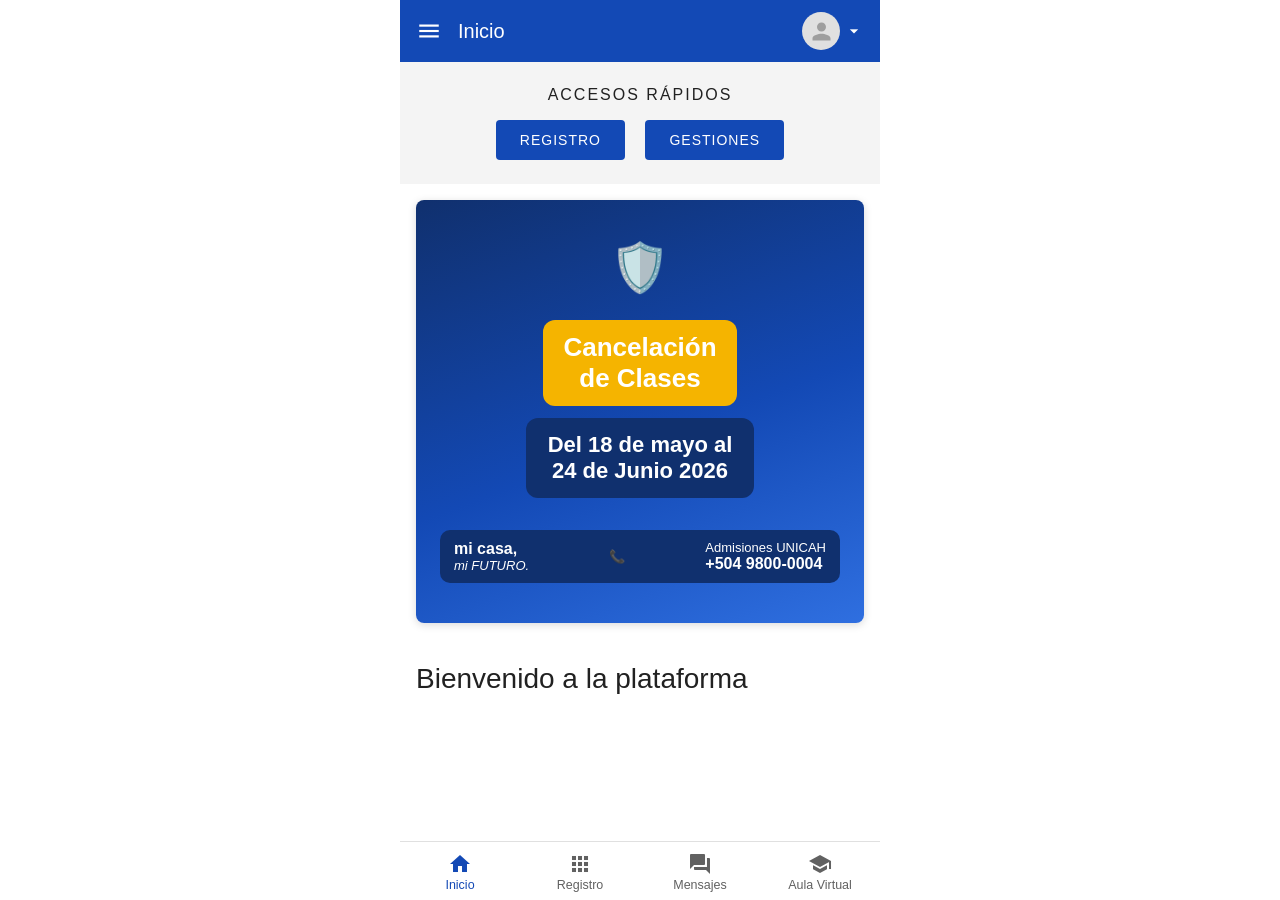
==== index.html @ 492b10b8 "Interfaz móvil UNICAH: inicio, registro y mis clases con notas Co-Authored-By: Claude Fable 5 <norep" ====
<!DOCTYPE html>
<html lang="es">
<head>
  <meta charset="UTF-8">
  <meta name="viewport" content="width=device-width, initial-scale=1.0">
  <title>Inicio | UNICAH</title>
  <link href="https://fonts.googleapis.com/icon?family=Material+Icons" rel="stylesheet">
  <link rel="stylesheet" href="styles.css">
</head>
<body>

  <header class="appbar">
    <span class="material-icons">menu</span>
    <h1>Inicio</h1>
    <div class="avatar">
      <div class="foto"></div>
      <span class="material-icons" style="font-size:20px">arrow_drop_down</span>
    </div>
  </header>

  <section class="accesos">
    <h2>ACCESOS RÁPIDOS</h2>
    <a class="btn" href="registro.html">REGISTRO</a>
    <a class="btn" href="#">GESTIONES</a>
  </section>

  <div class="banner">
    <div class="banner-img">
      <div class="escudo">🛡️</div>
      <div class="amarillo">Cancelación<br>de Clases</div><br>
      <div class="fechas">Del 18 de mayo al<br>24 de Junio 2026</div>
      <div class="contacto">
        <span><strong>mi casa,</strong><br><em>mi FUTURO.</em></span>
        <span>📞</span>
        <span>Admisiones UNICAH<br><strong>+504 9800-0004</strong></span>
      </div>
    </div>
  </div>

  <h2 class="bienvenida">Bienvenido a la plataforma</h2>

  <nav class="navbar">
    <a href="index.html" class="activo">
      <span class="material-icons">home</span>
      Inicio
    </a>
    <a href="registro.html">
      <span class="material-icons">apps</span>
      Registro
    </a>
    <a href="#">
      <span class="material-icons">forum</span>
      Mensajes
    </a>
    <a href="#">
      <span class="material-icons">school</span>
      Aula Virtual
    </a>
  </nav>

</body>
</html>
---- styles.css ----
:root {
  --azul: #1349b5;
  --azul-oscuro: #0d3a94;
  --gris-fondo: #f4f4f4;
  --gris-texto: #757575;
  --texto: #212121;
}

* {
  margin: 0;
  padding: 0;
  box-sizing: border-box;
}

body {
  font-family: Roboto, "Segoe UI", Arial, sans-serif;
  background: #fff;
  color: var(--texto);
  padding-bottom: 72px;
  max-width: 480px;
  margin: 0 auto;
}

/* ---------- Barra superior ---------- */
.appbar {
  position: sticky;
  top: 0;
  z-index: 10;
  display: flex;
  align-items: center;
  gap: 16px;
  background: var(--azul);
  color: #fff;
  padding: 12px 16px;
  min-height: 60px;
}

.appbar .material-icons {
  font-size: 26px;
  cursor: pointer;
}

.appbar h1 {
  font-size: 20px;
  font-weight: 500;
  flex: 1;
}

.avatar {
  display: flex;
  align-items: center;
  gap: 4px;
}

.avatar .foto {
  width: 38px;
  height: 38px;
  border-radius: 50%;
  background: #e0e0e0 url('data:image/svg+xml;utf8,<svg xmlns="http://www.w3.org/2000/svg" viewBox="0 0 24 24" fill="%239e9e9e"><path d="M12 12c2.21 0 4-1.79 4-4s-1.79-4-4-4-4 1.79-4 4 1.79 4 4 4zm0 2c-2.67 0-8 1.34-8 4v2h16v-2c0-2.66-5.33-4-8-4z"/></svg>') center/70% no-repeat;
}

/* ---------- Inicio ---------- */
.accesos {
  text-align: center;
  padding: 24px 16px 8px;
  background: var(--gris-fondo);
}

.accesos h2 {
  font-size: 16px;
  font-weight: 500;
  letter-spacing: 2px;
  margin-bottom: 16px;
}

.btn {
  display: inline-block;
  background: var(--azul);
  color: #fff;
  text-decoration: none;
  font-weight: 500;
  letter-spacing: 1px;
  padding: 12px 24px;
  border-radius: 4px;
  border: none;
  font-size: 14px;
  cursor: pointer;
}

.accesos .btn { margin: 0 8px 16px; }

.banner {
  margin: 16px;
  border-radius: 8px;
  overflow: hidden;
  box-shadow: 0 2px 8px rgba(0,0,0,.15);
}

.banner-img {
  background: linear-gradient(160deg, #10306e, #1349b5 55%, #2f6fe0);
  color: #fff;
  text-align: center;
  padding: 40px 24px;
}

.banner-img .escudo {
  font-size: 48px;
  margin-bottom: 24px;
}

.banner-img .amarillo {
  display: inline-block;
  background: #f5b400;
  color: #fff;
  font-size: 26px;
  font-weight: 700;
  padding: 12px 20px;
  border-radius: 12px;
  margin-bottom: 12px;
}

.banner-img .fechas {
  display: inline-block;
  background: #10306e;
  font-size: 22px;
  font-weight: 600;
  padding: 14px 22px;
  border-radius: 12px;
  margin-bottom: 32px;
}

.banner-img .contacto {
  background: #10306e;
  border-radius: 10px;
  padding: 10px 14px;
  display: flex;
  justify-content: space-between;
  align-items: center;
  font-size: 13px;
  text-align: left;
}

.banner-img .contacto strong { font-size: 16px; }

.bienvenida {
  padding: 24px 16px 40px;
  font-size: 28px;
  font-weight: 400;
}

/* ---------- Menú de registro ---------- */
.menu-lista { list-style: none; }

.menu-lista li {
  border-bottom: 1px solid #e0e0e0;
}

.menu-lista a {
  display: flex;
  align-items: center;
  gap: 20px;
  padding: 20px 16px;
  text-decoration: none;
  color: inherit;
}

.menu-icono {
  flex-shrink: 0;
  width: 48px;
  height: 48px;
  border-radius: 50%;
  background: var(--azul);
  color: #fff;
  display: flex;
  align-items: center;
  justify-content: center;
}

.menu-texto h3 {
  font-size: 18px;
  font-weight: 400;
  margin-bottom: 2px;
}

.menu-texto p {
  font-size: 14px;
  color: var(--gris-texto);
}

.menu-lista li.deshabilitado a { pointer-events: none; }
.menu-lista li.deshabilitado .menu-icono { background: #9db4e0; }
.menu-lista li.deshabilitado .menu-texto h3,
.menu-lista li.deshabilitado .menu-texto p { color: #b5b5b5; }

/* ---------- Mis clases ---------- */
.encabezado-clases {
  text-align: center;
  padding: 32px 16px;
  border-bottom: 1px solid #e0e0e0;
}

.encabezado-clases h2 {
  font-size: 30px;
  font-weight: 500;
  letter-spacing: 1px;
  margin-bottom: 8px;
}

.encabezado-clases p {
  font-size: 16px;
  margin-bottom: 24px;
}

.clase {
  display: flex;
  gap: 16px;
  padding: 28px 16px;
  border-bottom: 1px solid #e0e0e0;
}

.clase-icono {
  flex-shrink: 0;
  width: 56px;
  height: 56px;
  border-radius: 50%;
  background: var(--azul);
  color: #fff;
  display: flex;
  align-items: center;
  justify-content: center;
  align-self: center;
}

.clase-info { flex: 1; }

.clase-info h3 {
  font-size: 19px;
  font-weight: 500;
  margin-bottom: 8px;
}

.clase-info .dato {
  font-size: 15px;
  color: var(--gris-texto);
  margin-bottom: 4px;
  line-height: 1.4;
}

.clase-info .dato strong { color: #555; }

.fila-aula {
  display: flex;
  justify-content: space-between;
  align-items: center;
  gap: 8px;
}

.chip {
  display: inline-flex;
  align-items: center;
  gap: 6px;
  border: 1px solid #ccc;
  border-radius: 20px;
  padding: 6px 14px;
  font-size: 14px;
  white-space: nowrap;
  background: #fff;
}

.chip .material-icons { font-size: 18px; }

.notas { margin-top: 4px; }

.notas-titulo {
  font-size: 15px;
  font-weight: 700;
  color: #555;
  margin-bottom: 6px;
}

.tabla-notas {
  border-collapse: separate;
  border-spacing: 0 6px;
  width: 100%;
  max-width: 340px;
}

.tabla-notas td {
  border: 3px solid var(--azul);
  font-size: 15px;
  padding: 5px 10px;
}

.tabla-notas td:first-child {
  background: var(--azul);
  color: #fff;
  width: 60%;
}

.tabla-notas td:last-child {
  background: #fff;
  font-weight: 700;
  text-align: center;
}

/* ---------- Barra inferior ---------- */
.navbar {
  position: fixed;
  bottom: 0;
  left: 50%;
  transform: translateX(-50%);
  width: 100%;
  max-width: 480px;
  display: flex;
  background: #fff;
  border-top: 1px solid #e0e0e0;
  z-index: 10;
}

.navbar a {
  flex: 1;
  display: flex;
  flex-direction: column;
  align-items: center;
  gap: 2px;
  padding: 10px 0 8px;
  text-decoration: none;
  color: #616161;
  font-size: 12.5px;
}

.navbar a.activo { color: var(--azul); }
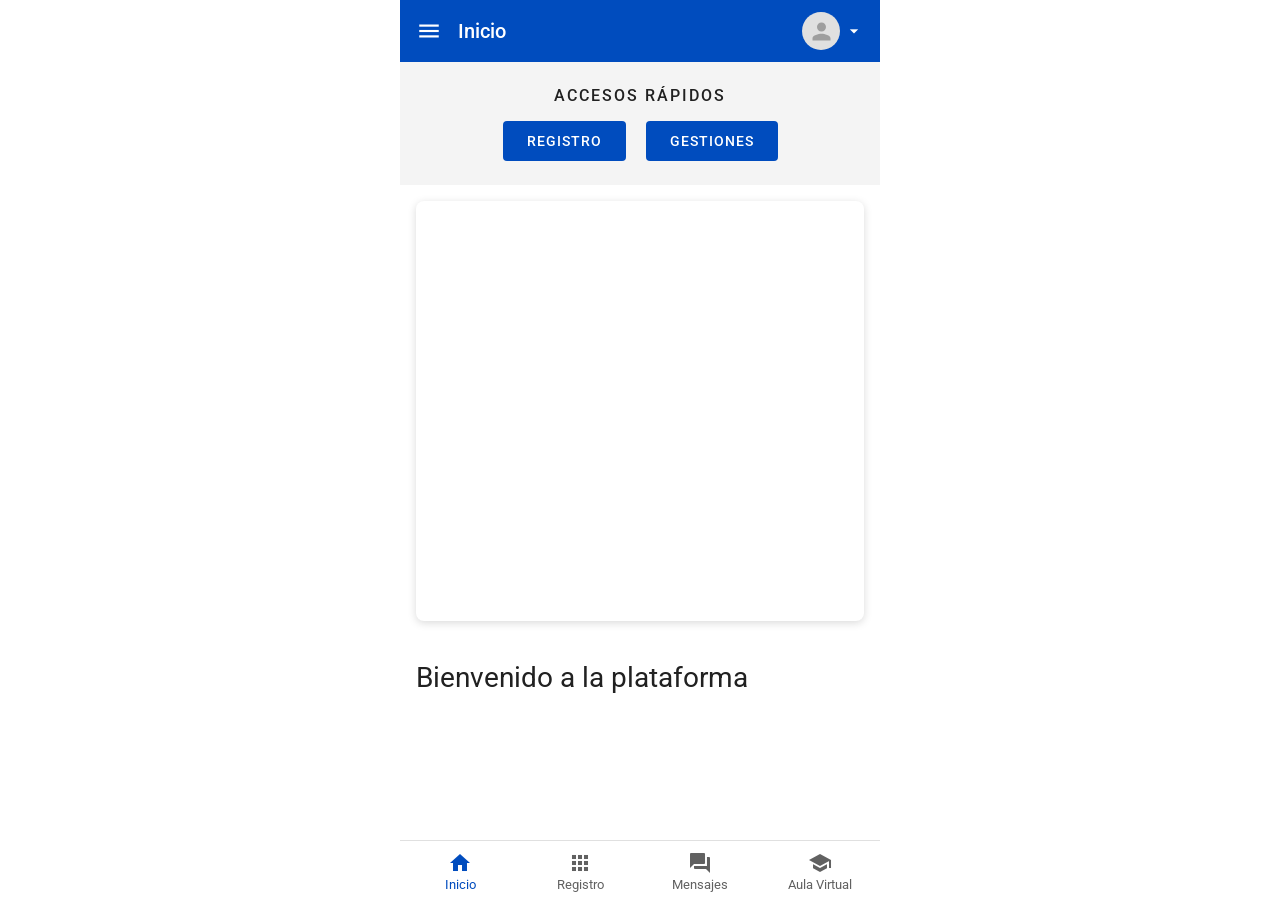
==== commit 785134ac: "Usar tipografía Roboto y azul oficial #004CBE; banner en blanco Co-Authored-By: Claude Fable 5 <nore" ====
--- a/index.html
+++ b/index.html
@@ -4,6 +4,7 @@
   <meta charset="UTF-8">
   <meta name="viewport" content="width=device-width, initial-scale=1.0">
   <title>Inicio | UNICAH</title>
+  <link rel="stylesheet" href="https://fonts.googleapis.com/css?family=Roboto:300,400,500,700&display=swap">
   <link href="https://fonts.googleapis.com/icon?family=Material+Icons" rel="stylesheet">
   <link rel="stylesheet" href="styles.css">
 </head>
@@ -24,18 +25,7 @@
     <a class="btn" href="#">GESTIONES</a>
   </section>
 
-  <div class="banner">
-    <div class="banner-img">
-      <div class="escudo">🛡️</div>
-      <div class="amarillo">Cancelación<br>de Clases</div><br>
-      <div class="fechas">Del 18 de mayo al<br>24 de Junio 2026</div>
-      <div class="contacto">
-        <span><strong>mi casa,</strong><br><em>mi FUTURO.</em></span>
-        <span>📞</span>
-        <span>Admisiones UNICAH<br><strong>+504 9800-0004</strong></span>
-      </div>
-    </div>
-  </div>
+  <div class="banner"></div>
 
   <h2 class="bienvenida">Bienvenido a la plataforma</h2>
 
--- a/styles.css
+++ b/styles.css
@@ -1,6 +1,6 @@
 :root {
-  --azul: #1349b5;
-  --azul-oscuro: #0d3a94;
+  --azul: #004cbe;
+  --azul-oscuro: #003a94;
   --gris-fondo: #f4f4f4;
   --gris-texto: #757575;
   --texto: #212121;
@@ -94,53 +94,9 @@
   border-radius: 8px;
   overflow: hidden;
   box-shadow: 0 2px 8px rgba(0,0,0,.15);
-}
-
-.banner-img {
-  background: linear-gradient(160deg, #10306e, #1349b5 55%, #2f6fe0);
-  color: #fff;
-  text-align: center;
-  padding: 40px 24px;
-}
-
-.banner-img .escudo {
-  font-size: 48px;
-  margin-bottom: 24px;
-}
-
-.banner-img .amarillo {
-  display: inline-block;
-  background: #f5b400;
-  color: #fff;
-  font-size: 26px;
-  font-weight: 700;
-  padding: 12px 20px;
-  border-radius: 12px;
-  margin-bottom: 12px;
-}
-
-.banner-img .fechas {
-  display: inline-block;
-  background: #10306e;
-  font-size: 22px;
-  font-weight: 600;
-  padding: 14px 22px;
-  border-radius: 12px;
-  margin-bottom: 32px;
-}
-
-.banner-img .contacto {
-  background: #10306e;
-  border-radius: 10px;
-  padding: 10px 14px;
-  display: flex;
-  justify-content: space-between;
-  align-items: center;
-  font-size: 13px;
-  text-align: left;
-}
-
-.banner-img .contacto strong { font-size: 16px; }
+  background: #fff;
+  min-height: 420px;
+}
 
 .bienvenida {
   padding: 24px 16px 40px;
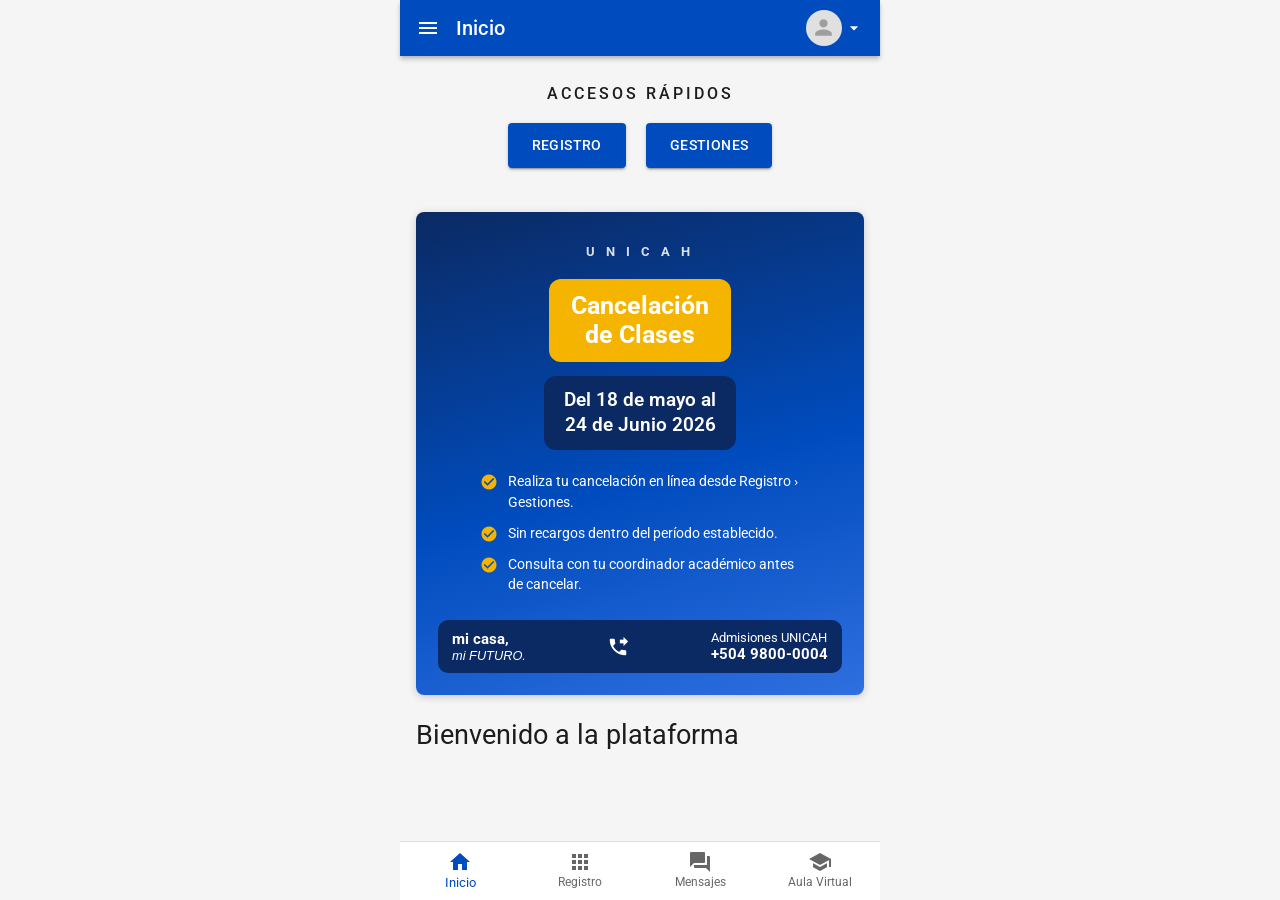
==== commit 08d1e607: "Rediseño fiel al sitio real: tabla de notas original, chips MUI, banner con bullets Co-Authored-By: " ====
--- a/index.html
+++ b/index.html
@@ -8,7 +8,7 @@
   <link href="https://fonts.googleapis.com/icon?family=Material+Icons" rel="stylesheet">
   <link rel="stylesheet" href="styles.css">
 </head>
-<body>
+<body class="home">
 
   <header class="appbar">
     <span class="material-icons">menu</span>
@@ -25,7 +25,21 @@
     <a class="btn" href="#">GESTIONES</a>
   </section>
 
-  <div class="banner"></div>
+  <div class="banner">
+    <div class="marca">U N I C A H</div>
+    <div class="titulo">Cancelación<br>de Clases</div><br>
+    <div class="fechas">Del 18 de mayo al<br>24 de Junio 2026</div>
+    <ul>
+      <li><span class="material-icons">check_circle</span>Realiza tu cancelación en línea desde Registro &rsaquo; Gestiones.</li>
+      <li><span class="material-icons">check_circle</span>Sin recargos dentro del período establecido.</li>
+      <li><span class="material-icons">check_circle</span>Consulta con tu coordinador académico antes de cancelar.</li>
+    </ul>
+    <div class="contacto">
+      <span><strong>mi casa,</strong><br><em>mi FUTURO.</em></span>
+      <span class="material-icons">phone_forwarded</span>
+      <span>Admisiones UNICAH<br><strong>+504 9800-0004</strong></span>
+    </div>
+  </div>
 
   <h2 class="bienvenida">Bienvenido a la plataforma</h2>
 
--- a/styles.css
+++ b/styles.css
@@ -1,9 +1,9 @@
 :root {
   --azul: #004cbe;
   --azul-oscuro: #003a94;
-  --gris-fondo: #f4f4f4;
-  --gris-texto: #757575;
-  --texto: #212121;
+  --gris-fondo: #f5f5f5;
+  --texto: #1c1c1c;
+  --texto-sec: rgba(0, 0, 0, .6);
 }
 
 * {
@@ -11,6 +11,8 @@
   padding: 0;
   box-sizing: border-box;
 }
+
+html { height: 100%; }
 
 body {
   font-family: Roboto, "Segoe UI", Arial, sans-serif;
@@ -19,9 +21,12 @@
   padding-bottom: 72px;
   max-width: 480px;
   margin: 0 auto;
-}
-
-/* ---------- Barra superior ---------- */
+  min-height: 100%;
+}
+
+body.home { background: var(--gris-fondo); }
+
+/* ---------- Barra superior (MuiAppBar) ---------- */
 .appbar {
   position: sticky;
   top: 0;
@@ -31,99 +36,177 @@
   gap: 16px;
   background: var(--azul);
   color: #fff;
-  padding: 12px 16px;
-  min-height: 60px;
+  padding: 0 16px;
+  min-height: 56px;
+  box-shadow: 0 2px 4px -1px rgba(0,0,0,.2), 0 4px 5px 0 rgba(0,0,0,.14);
 }
 
 .appbar .material-icons {
-  font-size: 26px;
+  font-size: 24px;
   cursor: pointer;
 }
 
 .appbar h1 {
-  font-size: 20px;
+  font-size: 1.25rem;
   font-weight: 500;
+  letter-spacing: .0075em;
   flex: 1;
 }
 
 .avatar {
   display: flex;
   align-items: center;
-  gap: 4px;
+  gap: 2px;
 }
 
 .avatar .foto {
-  width: 38px;
-  height: 38px;
+  width: 36px;
+  height: 36px;
   border-radius: 50%;
   background: #e0e0e0 url('data:image/svg+xml;utf8,<svg xmlns="http://www.w3.org/2000/svg" viewBox="0 0 24 24" fill="%239e9e9e"><path d="M12 12c2.21 0 4-1.79 4-4s-1.79-4-4-4-4 1.79-4 4 1.79 4 4 4zm0 2c-2.67 0-8 1.34-8 4v2h16v-2c0-2.66-5.33-4-8-4z"/></svg>') center/70% no-repeat;
 }
+
+/* ---------- Botones (MuiButton contained) ---------- */
+.btn {
+  display: inline-block;
+  background: var(--azul);
+  color: #fff;
+  text-decoration: none;
+  text-transform: uppercase;
+  font-family: inherit;
+  font-weight: 500;
+  font-size: .875rem;
+  letter-spacing: .02857em;
+  line-height: 1.75;
+  padding: 6px 16px;
+  border-radius: 4px;
+  border: none;
+  cursor: pointer;
+  box-shadow: 0 3px 1px -2px rgba(0,0,0,.2), 0 2px 2px 0 rgba(0,0,0,.14), 0 1px 5px 0 rgba(0,0,0,.12);
+}
+
+.btn:active { background: var(--azul-oscuro); }
 
 /* ---------- Inicio ---------- */
 .accesos {
   text-align: center;
-  padding: 24px 16px 8px;
-  background: var(--gris-fondo);
+  padding: 28px 16px 12px;
 }
 
 .accesos h2 {
-  font-size: 16px;
+  font-size: 1rem;
   font-weight: 500;
-  letter-spacing: 2px;
-  margin-bottom: 16px;
-}
-
-.btn {
-  display: inline-block;
-  background: var(--azul);
-  color: #fff;
-  text-decoration: none;
-  font-weight: 500;
-  letter-spacing: 1px;
-  padding: 12px 24px;
-  border-radius: 4px;
-  border: none;
-  font-size: 14px;
-  cursor: pointer;
-}
-
-.accesos .btn { margin: 0 8px 16px; }
+  letter-spacing: 3px;
+  margin-bottom: 20px;
+}
+
+.accesos .btn { margin: 0 8px 16px; padding: 10px 24px; }
 
 .banner {
   margin: 16px;
   border-radius: 8px;
   overflow: hidden;
-  box-shadow: 0 2px 8px rgba(0,0,0,.15);
-  background: #fff;
-  min-height: 420px;
-}
+  box-shadow: 0 2px 8px rgba(0,0,0,.18);
+  background: linear-gradient(165deg, #0b2a63 0%, #004cbe 55%, #2f6fe0 100%);
+  color: #fff;
+  text-align: center;
+  padding: 32px 22px 22px;
+}
+
+.banner .marca {
+  font-size: .8rem;
+  font-weight: 700;
+  letter-spacing: 4px;
+  opacity: .85;
+  margin-bottom: 20px;
+}
+
+.banner .titulo {
+  display: inline-block;
+  background: #f5b400;
+  color: #fff;
+  font-size: 1.55rem;
+  font-weight: 700;
+  line-height: 1.2;
+  padding: 12px 22px;
+  border-radius: 12px;
+  margin-bottom: 14px;
+}
+
+.banner .fechas {
+  display: inline-block;
+  background: #0b2a63;
+  font-size: 1.2rem;
+  font-weight: 600;
+  line-height: 1.3;
+  padding: 12px 20px;
+  border-radius: 12px;
+  margin-bottom: 22px;
+}
+
+.banner ul {
+  list-style: none;
+  text-align: left;
+  margin: 0 auto 24px;
+  max-width: 320px;
+}
+
+.banner ul li {
+  display: flex;
+  gap: 10px;
+  align-items: flex-start;
+  font-size: .9rem;
+  line-height: 1.45;
+  margin-bottom: 10px;
+}
+
+.banner ul li .material-icons {
+  font-size: 18px;
+  color: #f5b400;
+  margin-top: 1px;
+}
+
+.banner .contacto {
+  background: #0b2a63;
+  border-radius: 10px;
+  padding: 10px 14px;
+  display: flex;
+  justify-content: space-between;
+  align-items: center;
+  gap: 8px;
+  font-size: .8rem;
+  text-align: left;
+}
+
+.banner .contacto .material-icons { font-size: 22px; }
+.banner .contacto strong { font-size: .95rem; }
 
 .bienvenida {
-  padding: 24px 16px 40px;
-  font-size: 28px;
+  padding: 8px 16px 40px;
+  font-size: 1.7rem;
   font-weight: 400;
 }
 
-/* ---------- Menú de registro ---------- */
-.menu-lista { list-style: none; }
-
-.menu-lista li {
-  border-bottom: 1px solid #e0e0e0;
-}
+/* ---------- Menú de registro (MuiList) ---------- */
+.menu-lista { list-style: none; background: #fff; }
+
+.menu-lista li { border-bottom: 1px solid #e0e0e0; }
 
 .menu-lista a {
   display: flex;
   align-items: center;
-  gap: 20px;
-  padding: 20px 16px;
+  gap: 16px;
+  padding: 14px 16px;
   text-decoration: none;
   color: inherit;
 }
 
+.menu-lista a:active { background: rgba(0,0,0,.04); }
+
 .menu-icono {
   flex-shrink: 0;
-  width: 48px;
-  height: 48px;
+  width: 40px;
+  height: 40px;
   border-radius: 50%;
   background: var(--azul);
   color: #fff;
@@ -132,15 +215,18 @@
   justify-content: center;
 }
 
+.menu-icono .material-icons { font-size: 22px; }
+
 .menu-texto h3 {
-  font-size: 18px;
+  font-size: 1rem;
   font-weight: 400;
-  margin-bottom: 2px;
+  line-height: 1.5;
 }
 
 .menu-texto p {
-  font-size: 14px;
-  color: var(--gris-texto);
+  font-size: .875rem;
+  line-height: 1.43;
+  color: var(--texto-sec);
 }
 
 .menu-lista li.deshabilitado a { pointer-events: none; }
@@ -151,115 +237,113 @@
 /* ---------- Mis clases ---------- */
 .encabezado-clases {
   text-align: center;
-  padding: 32px 16px;
+  padding: 28px 16px 24px;
+}
+
+.encabezado-clases h2 {
+  font-size: 1.5rem;
+  font-weight: 400;
+  letter-spacing: 0;
+  margin-bottom: 6px;
+}
+
+.encabezado-clases p {
+  font-size: .875rem;
+  color: var(--texto-sec);
+  margin-bottom: 20px;
+}
+
+hr.divisor {
+  border: none;
+  border-top: 1px solid #e0e0e0;
+}
+
+.clase {
+  display: flex;
+  align-items: center;
+  gap: 16px;
+  padding: 16px;
   border-bottom: 1px solid #e0e0e0;
-}
-
-.encabezado-clases h2 {
-  font-size: 30px;
-  font-weight: 500;
-  letter-spacing: 1px;
-  margin-bottom: 8px;
-}
-
-.encabezado-clases p {
-  font-size: 16px;
-  margin-bottom: 24px;
-}
-
-.clase {
-  display: flex;
-  gap: 16px;
-  padding: 28px 16px;
-  border-bottom: 1px solid #e0e0e0;
+  text-align: left;
 }
 
 .clase-icono {
   flex-shrink: 0;
-  width: 56px;
-  height: 56px;
+  width: 40px;
+  height: 40px;
   border-radius: 50%;
   background: var(--azul);
   color: #fff;
   display: flex;
   align-items: center;
   justify-content: center;
-  align-self: center;
-}
-
-.clase-info { flex: 1; }
+}
+
+.clase-icono .material-icons { font-size: 22px; }
+
+.clase-info { flex: 1; min-width: 0; }
 
 .clase-info h3 {
-  font-size: 19px;
-  font-weight: 500;
-  margin-bottom: 8px;
+  font-size: 1rem;
+  font-weight: 400;
+  line-height: 1.5;
+  margin-bottom: 2px;
 }
 
 .clase-info .dato {
-  font-size: 15px;
-  color: var(--gris-texto);
-  margin-bottom: 4px;
+  font-size: .875rem;
+  line-height: 1.5;
+  color: var(--texto-sec);
+}
+
+.clase-info .dato b { font-weight: 700; }
+
+/* Tabla de notas (igual a .tablanotamisclasesele del sitio real) */
+.tablanota {
+  padding: .2rem;
+  width: 12rem;
+  background: var(--azul);
   line-height: 1.4;
-}
-
-.clase-info .dato strong { color: #555; }
-
-.fila-aula {
-  display: flex;
-  justify-content: space-between;
-  align-items: center;
-  gap: 8px;
-}
-
+  margin-bottom: .1rem;
+  font-size: .8rem;
+  user-select: none;
+}
+
+.tablanota label {
+  display: inline-block;
+  color: #fff;
+  width: 7rem;
+}
+
+.tablanota span {
+  display: inline-block;
+  background: #fff;
+  color: #1c1c1c;
+  width: 5rem;
+  text-align: center;
+  font-weight: 700;
+  vertical-align: middle;
+}
+
+/* Chip (MuiChip outlined small) */
 .chip {
+  flex-shrink: 0;
   display: inline-flex;
   align-items: center;
-  gap: 6px;
-  border: 1px solid #ccc;
-  border-radius: 20px;
-  padding: 6px 14px;
-  font-size: 14px;
+  gap: 5px;
+  border: 1px solid rgba(0,0,0,.23);
+  border-radius: 16px;
+  height: 24px;
+  padding: 0 8px;
+  font-size: .8125rem;
   white-space: nowrap;
   background: #fff;
-}
-
-.chip .material-icons { font-size: 18px; }
-
-.notas { margin-top: 4px; }
-
-.notas-titulo {
-  font-size: 15px;
-  font-weight: 700;
-  color: #555;
-  margin-bottom: 6px;
-}
-
-.tabla-notas {
-  border-collapse: separate;
-  border-spacing: 0 6px;
-  width: 100%;
-  max-width: 340px;
-}
-
-.tabla-notas td {
-  border: 3px solid var(--azul);
-  font-size: 15px;
-  padding: 5px 10px;
-}
-
-.tabla-notas td:first-child {
-  background: var(--azul);
-  color: #fff;
-  width: 60%;
-}
-
-.tabla-notas td:last-child {
-  background: #fff;
-  font-weight: 700;
-  text-align: center;
-}
-
-/* ---------- Barra inferior ---------- */
+  color: var(--texto);
+}
+
+.chip .material-icons { font-size: 16px; color: #616161; }
+
+/* ---------- Barra inferior (MuiBottomNavigation) ---------- */
 .navbar {
   position: fixed;
   bottom: 0;
@@ -278,11 +362,16 @@
   display: flex;
   flex-direction: column;
   align-items: center;
-  gap: 2px;
-  padding: 10px 0 8px;
+  gap: 1px;
+  padding: 8px 0 10px;
   text-decoration: none;
-  color: #616161;
-  font-size: 12.5px;
-}
-
-.navbar a.activo { color: var(--azul); }
+  color: rgba(0,0,0,.6);
+  font-size: .75rem;
+}
+
+.navbar a .material-icons { font-size: 24px; }
+
+.navbar a.activo {
+  color: var(--azul);
+  font-size: .8125rem;
+}
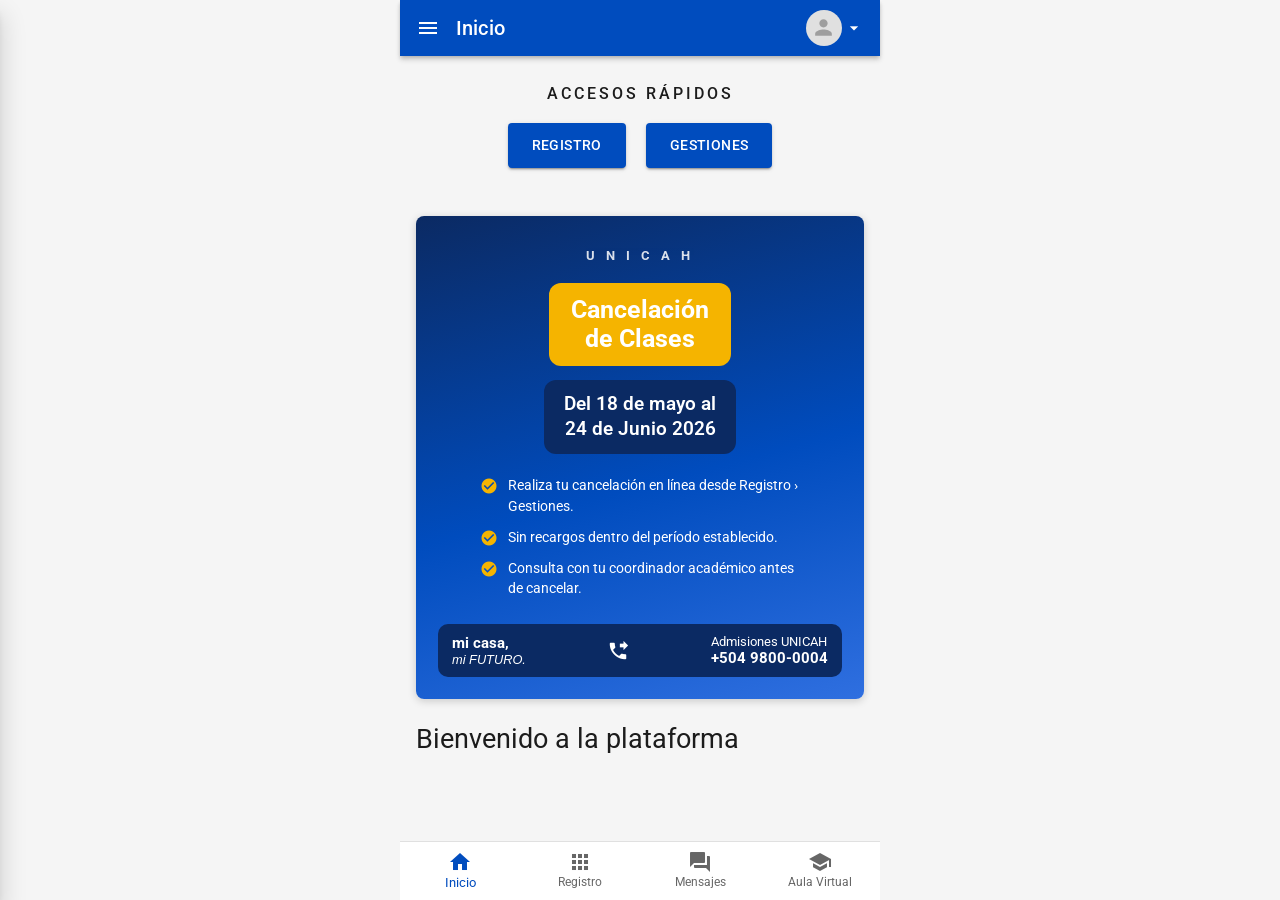
==== commit c3f958b8: "Agregar interacciones: drawer lateral, menú de avatar, ripple y ajuste de tamaños Co-Authored-By: Cl" ====
--- a/index.html
+++ b/index.html
@@ -11,7 +11,7 @@
 <body class="home">
 
   <header class="appbar">
-    <span class="material-icons">menu</span>
+    <span class="material-icons" id="btn-menu">menu</span>
     <h1>Inicio</h1>
     <div class="avatar">
       <div class="foto"></div>
@@ -43,6 +43,25 @@
 
   <h2 class="bienvenida">Bienvenido a la plataforma</h2>
 
+  <div class="overlay"></div>
+  <aside class="drawer">
+    <div class="drawer-logo">UNICAH</div>
+    <nav>
+      <a href="index.html" class="seleccionado"><span class="material-icons">home</span>Inicio</a>
+      <a href="registro.html"><span class="material-icons">app_registration</span>Registro<span class="mini-chip">Matrícula</span></a>
+      <a href="#"><span class="material-icons">workspace_premium</span>Credential Hub</a>
+      <a href="#"><span class="material-icons">forum</span>Mensajes</a>
+      <a href="#"><span class="material-icons">receipt_long</span>Estado de cuenta</a>
+      <a href="#"><span class="material-icons">school</span>Aula virtual</a>
+      <a href="#"><span class="material-icons">power_settings_new</span>Salir</a>
+    </nav>
+  </aside>
+
+  <div class="menu-avatar">
+    <a href="#"><span class="material-icons">person</span>Perfil</a>
+    <a href="#"><span class="material-icons">power_settings_new</span>Cerrar sesión</a>
+  </div>
+
   <nav class="navbar">
     <a href="index.html" class="activo">
       <span class="material-icons">home</span>
@@ -62,5 +81,6 @@
     </a>
   </nav>
 
+  <script src="app.js"></script>
 </body>
 </html>
--- a/styles.css
+++ b/styles.css
@@ -195,8 +195,8 @@
 .menu-lista a {
   display: flex;
   align-items: center;
-  gap: 16px;
-  padding: 14px 16px;
+  gap: 18px;
+  padding: 18px 16px;
   text-decoration: none;
   color: inherit;
 }
@@ -205,8 +205,8 @@
 
 .menu-icono {
   flex-shrink: 0;
-  width: 40px;
-  height: 40px;
+  width: 44px;
+  height: 44px;
   border-radius: 50%;
   background: var(--azul);
   color: #fff;
@@ -218,7 +218,7 @@
 .menu-icono .material-icons { font-size: 22px; }
 
 .menu-texto h3 {
-  font-size: 1rem;
+  font-size: 1.05rem;
   font-weight: 400;
   line-height: 1.5;
 }
@@ -342,6 +342,121 @@
 }
 
 .chip .material-icons { font-size: 16px; color: #616161; }
+
+/* ---------- Ripple (MuiTouchRipple) ---------- */
+.ripple {
+  position: relative;
+  overflow: hidden;
+}
+
+.ripple-wave {
+  position: absolute;
+  border-radius: 50%;
+  background: currentColor;
+  opacity: .25;
+  pointer-events: none;
+  transform: scale(0);
+  animation: onda .55s ease-out forwards;
+}
+
+@keyframes onda {
+  to { transform: scale(1); opacity: 0; }
+}
+
+/* ---------- Menú lateral (MuiDrawer) ---------- */
+.overlay {
+  position: fixed;
+  inset: 0;
+  background: rgba(0,0,0,.5);
+  opacity: 0;
+  pointer-events: none;
+  transition: opacity .25s;
+  z-index: 20;
+}
+
+.overlay.visible { opacity: 1; pointer-events: auto; }
+
+.drawer {
+  position: fixed;
+  top: 0;
+  bottom: 0;
+  left: 0;
+  width: 280px;
+  max-width: 80%;
+  background: #fff;
+  z-index: 21;
+  transform: translateX(-100%);
+  transition: transform .25s ease-out;
+  box-shadow: 0 8px 10px -5px rgba(0,0,0,.2), 0 16px 24px 2px rgba(0,0,0,.14);
+  overflow-y: auto;
+}
+
+.drawer.abierto { transform: translateX(0); }
+
+.drawer .drawer-logo {
+  height: 64px;
+  background: var(--azul);
+  color: #fff;
+  display: flex;
+  align-items: center;
+  justify-content: center;
+  font-weight: 700;
+  font-size: 1.15rem;
+  letter-spacing: 3px;
+}
+
+.drawer nav a {
+  display: flex;
+  align-items: center;
+  gap: 24px;
+  padding: 12px 16px;
+  text-decoration: none;
+  color: var(--texto);
+  font-size: 1rem;
+}
+
+.drawer nav a .material-icons { color: rgba(0,0,0,.54); font-size: 24px; }
+
+.drawer nav a.seleccionado { background: rgba(0,76,190,.08); }
+
+.drawer nav a .mini-chip {
+  margin-left: auto;
+  background: #e0e0e0;
+  border-radius: 12px;
+  font-size: .75rem;
+  padding: 2px 8px;
+}
+
+/* ---------- Menú del avatar (MuiMenu) ---------- */
+.avatar { cursor: pointer; }
+
+.menu-avatar {
+  position: fixed;
+  top: 56px;
+  right: 8px;
+  background: #fff;
+  border-radius: 4px;
+  box-shadow: 0 5px 5px -3px rgba(0,0,0,.2), 0 8px 10px 1px rgba(0,0,0,.14), 0 3px 14px 2px rgba(0,0,0,.12);
+  z-index: 22;
+  padding: 8px 0;
+  min-width: 180px;
+  display: none;
+}
+
+.menu-avatar.visible { display: block; }
+
+.menu-avatar a {
+  display: flex;
+  align-items: center;
+  gap: 12px;
+  padding: 8px 16px;
+  text-decoration: none;
+  color: var(--texto);
+  font-size: 1rem;
+}
+
+.menu-avatar a:active { background: rgba(0,0,0,.04); }
+.menu-avatar a .material-icons { font-size: 20px; color: rgba(0,0,0,.54); }
 
 /* ---------- Barra inferior (MuiBottomNavigation) ---------- */
 .navbar {
